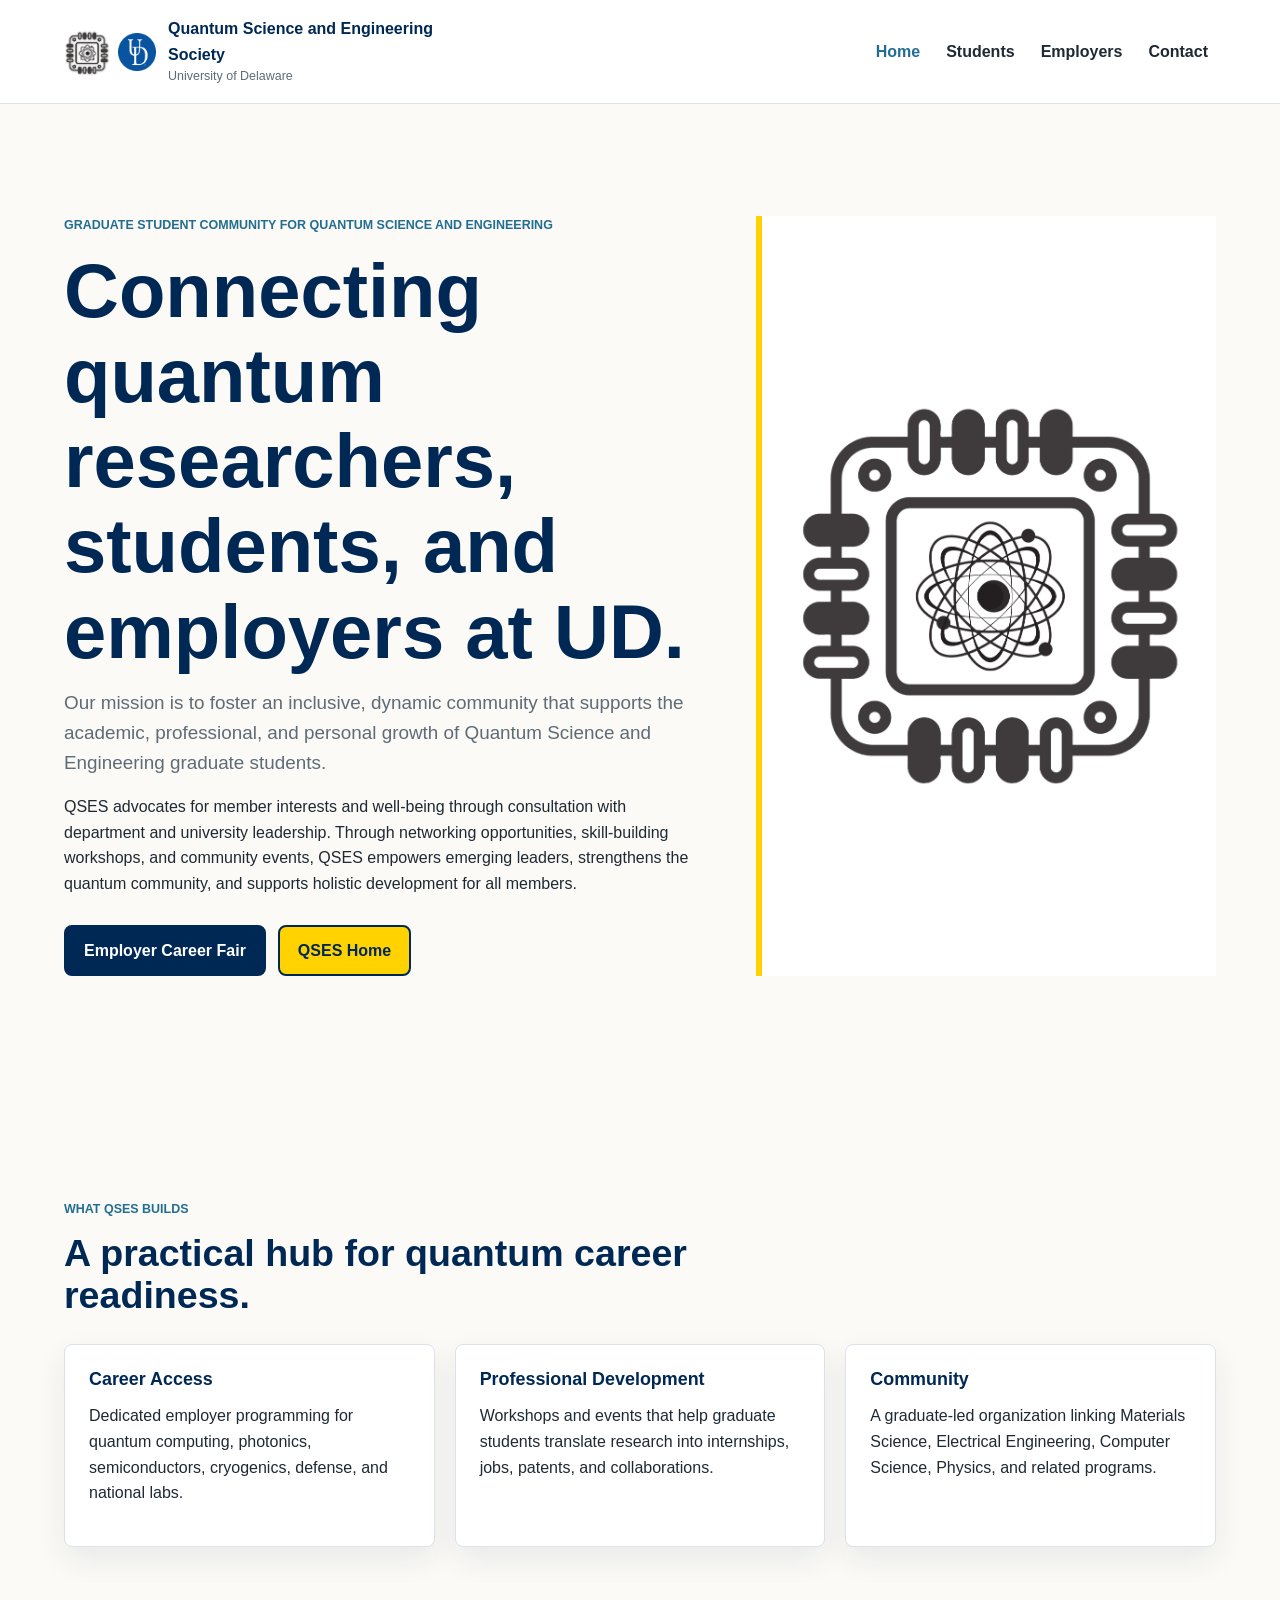
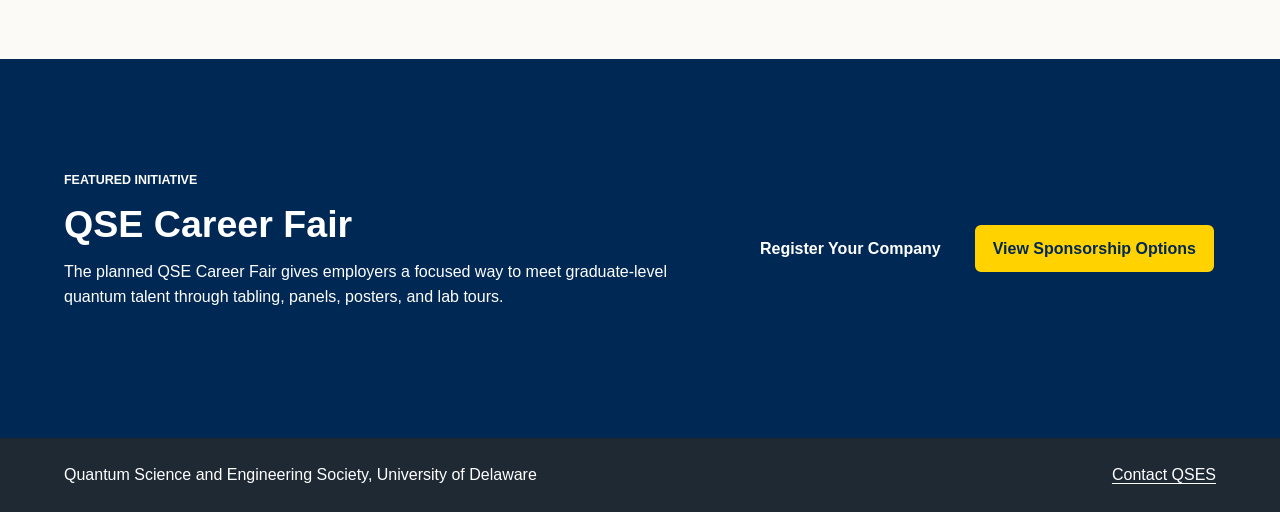
==== SiteA/site/index.html @ 1d219c8f "Initial QSES website scaffold" ====
<!doctype html>
<html lang="en">
  <head>
    <meta charset="utf-8">
    <meta name="viewport" content="width=device-width, initial-scale=1">
    <meta name="description" content="University of Delaware Quantum Science and Engineering Society: events, career fair, and graduate student community.">
    <title>QSES | University of Delaware</title>
    <link rel="stylesheet" href="assets/css/styles.css">
  </head>
  <body>
    <header class="site-header">
      <a class="brand" href="index.html" aria-label="QSES home">
        <span class="brand-logos">
          <img class="brand-logo" src="assets/images/No%20Words.png" alt="" aria-hidden="true">
          <img class="brand-logo ud-logo" src="assets/images/ud-monogram-2018.png" alt="" aria-hidden="true">
        </span>
        <span>
          <strong>Quantum Science and Engineering Society</strong>
          <small>University of Delaware</small>
        </span>
      </a>
      <button class="nav-toggle" type="button" aria-expanded="false" aria-controls="site-nav">Menu</button>
      <nav id="site-nav" class="site-nav" aria-label="Main navigation">
        <div class="nav-menu">
          <a href="index.html" aria-current="page">Home</a>
          <div class="dropdown">
            <a href="index.html" aria-current="page">Home</a>
            <a href="about/index.html">QSES Home</a>
            <a href="about/members/index.html">Members</a>
            <a href="about/events/index.html">Events</a>
            <a href="about/funding/index.html">Funding</a>
          </div>
        </div>
        <a href="students/index.html">Students</a>
        <div class="nav-menu">
          <a href="employers/index.html">Employers</a>
          <div class="dropdown">
            <a href="employers/index.html">Career Fair Overview</a>
            <a href="employers/index.html#packages">Sponsorship Options</a>
            <a href="employers/index.html#schedule">Schedule</a>
            <a href="employers/index.html#registration">Registration</a>
          </div>
        </div>
        <a href="contact/index.html">Contact</a>
      </nav>
    </header>

    <main>
      <section class="hero">
        <div class="hero-copy">
          <p class="eyebrow">Graduate student community for quantum science and engineering</p>
          <h1>Connecting quantum researchers, students, and employers at UD.</h1>
          <p class="lead">Our mission is to foster an inclusive, dynamic community that supports the academic, professional, and personal growth of Quantum Science and Engineering graduate students.</p>
          <p>QSES advocates for member interests and well-being through consultation with department and university leadership. Through networking opportunities, skill-building workshops, and community events, QSES empowers emerging leaders, strengthens the quantum community, and supports holistic development for all members.</p>
          <div class="cta-row">
            <a class="button primary" href="employers/index.html">Employer Career Fair</a>
            <a class="button secondary" href="about/index.html">QSES Home</a>
          </div>
        </div>
        <div class="hero-art" aria-hidden="true">
          <img src="assets/images/Transparent%20(1).png" alt="">
        </div>
      </section>

      <section class="section">
        <div class="section-heading">
          <p class="eyebrow">What QSES Builds</p>
          <h2>A practical hub for quantum career readiness.</h2>
        </div>
        <div class="card-grid three">
          <article class="card">
            <h3>Career Access</h3>
            <p>Dedicated employer programming for quantum computing, photonics, semiconductors, cryogenics, defense, and national labs.</p>
          </article>
          <article class="card">
            <h3>Professional Development</h3>
            <p>Workshops and events that help graduate students translate research into internships, jobs, patents, and collaborations.</p>
          </article>
          <article class="card">
            <h3>Community</h3>
            <p>A graduate-led organization linking Materials Science, Electrical Engineering, Computer Science, Physics, and related programs.</p>
          </article>
        </div>
      </section>

      <section class="section split-band">
        <div>
          <p class="eyebrow">Featured Initiative</p>
          <h2>QSE Career Fair</h2>
          <p>The planned QSE Career Fair gives employers a focused way to meet graduate-level quantum talent through tabling, panels, posters, and lab tours.</p>
        </div>
        <div class="cta-row align-end">
          <a class="button primary" href="employers/index.html">Register Your Company</a>
          <a class="button secondary" href="employers/index.html#packages">View Sponsorship Options</a>
        </div>
      </section>
    </main>

    <footer class="site-footer">
      <p>Quantum Science and Engineering Society, University of Delaware</p>
      <p><a href="contact/index.html">Contact QSES</a></p>
    </footer>

    <script src="assets/js/main.js"></script>
  </body>
</html>
---- SiteA/site/assets/css/styles.css ----
:root {
  --color-bg: #fbfaf6;
  --color-surface: #ffffff;
  --color-navy: #002855;
  --color-charcoal: #1f2933;
  --color-muted: #5f6b76;
  --color-yellow: #ffd200;
  --color-teal: #226e93;
  --color-border: #dbe2ea;
  --shadow-soft: 0 12px 30px rgba(0, 40, 85, 0.08);
  --radius: 8px;
  --space-page: clamp(20px, 5vw, 64px);
  font-family: Arial, Helvetica, sans-serif;
}

* {
  box-sizing: border-box;
}

body {
  margin: 0;
  background: var(--color-bg);
  color: var(--color-charcoal);
  line-height: 1.6;
}

a {
  color: var(--color-teal);
  text-underline-offset: 0.2em;
}

h1,
h2,
h3 {
  color: var(--color-navy);
  line-height: 1.12;
  margin: 0 0 14px;
  letter-spacing: 0;
}

h1 {
  font-size: clamp(2.25rem, 6vw, 4.75rem);
  max-width: 11ch;
}

h2 {
  font-size: clamp(1.55rem, 3vw, 2.35rem);
}

h3 {
  font-size: 1.12rem;
}

p {
  margin: 0 0 16px;
}

.site-header {
  align-items: center;
  background: rgba(255, 255, 255, 0.94);
  border-bottom: 1px solid var(--color-border);
  display: flex;
  gap: 24px;
  justify-content: space-between;
  padding: 16px var(--space-page);
  position: sticky;
  top: 0;
  z-index: 10;
}

.brand {
  align-items: center;
  color: var(--color-navy);
  display: inline-flex;
  gap: 12px;
  text-decoration: none;
}

.brand-logos {
  align-items: center;
  display: inline-flex;
  gap: 8px;
}

.brand-logo {
  display: block;
  height: 46px;
  object-fit: contain;
  width: auto;
}

.brand-logo.ud-logo {
  height: 38px;
}

.brand strong {
  display: block;
  max-width: 320px;
}

.brand small {
  color: var(--color-muted);
  display: block;
  font-size: 0.78rem;
}

.site-nav {
  align-items: center;
  display: flex;
  gap: 10px;
}

.site-nav a,
.nav-menu > a {
  background: transparent;
  border: 0;
  color: var(--color-charcoal);
  font: inherit;
  font-weight: 700;
  padding: 10px 8px;
  text-decoration: none;
}

.site-nav a[aria-current="page"],
.nav-menu > a[aria-current="page"] {
  color: var(--color-teal);
}

.nav-menu {
  position: relative;
}

.dropdown {
  background: var(--color-surface);
  border: 1px solid var(--color-border);
  border-radius: var(--radius);
  box-shadow: var(--shadow-soft);
  display: none;
  min-width: 220px;
  padding: 8px;
  position: absolute;
  right: 0;
  top: 100%;
  z-index: 20;
}

.nav-menu::after {
  content: "";
  display: none;
  height: 12px;
  left: 0;
  position: absolute;
  right: 0;
  top: 100%;
}

.dropdown a {
  border-radius: 6px;
  display: block;
  padding: 10px 12px;
}

.dropdown a:hover,
.dropdown a:focus {
  background: rgba(255, 210, 0, 0.18);
}

.nav-menu:hover .dropdown,
.nav-menu:focus-within .dropdown,
.nav-menu:hover::after,
.nav-menu:focus-within::after {
  display: block;
}

.nav-toggle {
  background: var(--color-navy);
  border: 0;
  border-radius: var(--radius);
  color: #fff;
  display: none;
  font-weight: 700;
  padding: 10px 14px;
}

.hero,
.page-title,
.section {
  padding: clamp(56px, 9vw, 112px) var(--space-page);
}

.hero {
  align-items: stretch;
  display: grid;
  gap: clamp(24px, 5vw, 56px);
  grid-template-columns: minmax(0, 1fr) minmax(240px, 460px);
}

.hero h1 {
  max-width: 760px;
}

.hero-copy {
  align-self: center;
  max-width: 820px;
}

.employer-hero {
  background: var(--color-surface);
}

.lead {
  color: var(--color-muted);
  font-size: 1.18rem;
  max-width: 720px;
}

.eyebrow {
  color: var(--color-teal);
  font-size: 0.78rem;
  font-weight: 800;
  letter-spacing: 0;
  margin-bottom: 12px;
  text-transform: uppercase;
}

.cta-row {
  display: flex;
  flex-wrap: wrap;
  gap: 12px;
  margin-top: 28px;
}

.cta-row.align-end {
  align-items: center;
  justify-content: flex-end;
  margin-top: 0;
}

.cta-row.center {
  justify-content: center;
}

.button {
  align-items: center;
  border: 2px solid var(--color-navy);
  border-radius: var(--radius);
  display: inline-flex;
  font-weight: 800;
  justify-content: center;
  min-height: 46px;
  padding: 11px 18px;
  text-decoration: none;
}

.button.primary {
  background: var(--color-navy);
  color: #fff;
}

.button.secondary {
  background: var(--color-yellow);
  color: var(--color-navy);
}

.hero-panel,
.card {
  background: var(--color-surface);
  border: 1px solid var(--color-border);
  border-radius: var(--radius);
  box-shadow: var(--shadow-soft);
}

.hero-art {
  align-items: center;
  background: var(--color-surface);
  border-left: 6px solid var(--color-yellow);
  display: flex;
  justify-content: center;
  min-height: 420px;
  padding: 32px;
}

.hero-art img {
  display: block;
  max-height: 420px;
  max-width: 100%;
  object-fit: contain;
}

.hero-panel {
  padding: 28px;
}

.panel-logo {
  display: block;
  margin-bottom: 22px;
  max-width: 210px;
  width: 100%;
}

.panel-label {
  color: var(--color-navy);
  font-weight: 800;
  margin-bottom: 18px;
}

.section-heading {
  margin-bottom: 28px;
  max-width: 760px;
}

.section-nav {
  display: flex;
  flex-wrap: wrap;
  gap: 10px;
  margin-top: 26px;
}

.section-nav a {
  background: var(--color-surface);
  border: 1px solid var(--color-border);
  border-radius: var(--radius);
  color: var(--color-navy);
  font-weight: 800;
  padding: 10px 14px;
  text-decoration: none;
}

.section-nav a[aria-current="page"] {
  background: var(--color-yellow);
  border-color: var(--color-navy);
}

.card-grid {
  display: grid;
  gap: 20px;
}

.card-grid.two {
  grid-template-columns: repeat(2, minmax(0, 1fr));
}

.card-grid.three {
  grid-template-columns: repeat(3, minmax(0, 1fr));
}

.card {
  padding: 24px;
}

.member-card {
  display: grid;
  gap: 18px;
  grid-template-columns: 128px minmax(0, 1fr);
}

.member-photo {
  aspect-ratio: 1;
  background: var(--color-bg);
  border: 1px solid var(--color-border);
  border-radius: var(--radius);
  height: 128px;
  object-fit: cover;
  width: 128px;
}

.member-role {
  color: var(--color-teal);
  font-weight: 800;
  margin-bottom: 10px;
}

.note {
  background: rgba(255, 210, 0, 0.18);
  border: 1px solid rgba(0, 40, 85, 0.15);
  border-radius: var(--radius);
  padding: 18px 20px;
}

.card h2 {
  font-size: 1.35rem;
}

.split-band {
  align-items: center;
  background: var(--color-navy);
  color: #fff;
  display: grid;
  gap: 24px;
  grid-template-columns: minmax(0, 1fr) auto;
}

.split-band h2,
.split-band .eyebrow {
  color: #fff;
}

.split-band p {
  max-width: 680px;
}

.event-meta,
.stat-list {
  display: grid;
  gap: 14px;
  margin: 28px 0 0;
}

.event-meta {
  grid-template-columns: repeat(3, minmax(0, 1fr));
}

.event-meta div,
.stat-list div {
  background: rgba(255, 210, 0, 0.16);
  border: 1px solid rgba(0, 40, 85, 0.12);
  border-radius: var(--radius);
  padding: 16px;
}

.event-meta dt,
.stat-list dt {
  color: var(--color-navy);
  font-size: 2rem;
  font-weight: 900;
}

.event-meta dt {
  font-size: 0.82rem;
  text-transform: uppercase;
}

.event-meta dd,
.stat-list dd {
  color: var(--color-muted);
  margin: 0;
}

.stat-list {
  grid-template-columns: repeat(4, minmax(0, 1fr));
}

.stat-list.compact {
  grid-template-columns: 1fr;
}

.check-list,
.package ul {
  margin: 0;
  padding-left: 20px;
}

.check-list li,
.package li {
  margin-bottom: 10px;
}

.package-price {
  color: var(--color-teal);
  font-size: 2rem;
  font-weight: 900;
  margin-bottom: 8px;
}

.package.featured {
  border-color: var(--color-yellow);
  outline: 3px solid rgba(255, 210, 0, 0.25);
}

.timeline {
  display: grid;
  gap: 12px;
  list-style: none;
  margin: 0;
  padding: 0;
}

.timeline li {
  align-items: center;
  background: var(--color-surface);
  border: 1px solid var(--color-border);
  border-radius: var(--radius);
  display: grid;
  gap: 12px;
  grid-template-columns: 140px minmax(0, 1fr) 180px;
  padding: 16px 18px;
}

.timeline time {
  color: var(--color-navy);
  font-weight: 900;
}

.timeline strong {
  color: var(--color-muted);
  font-size: 0.92rem;
}

.steps {
  counter-reset: steps;
  display: grid;
  gap: 18px;
  grid-template-columns: repeat(3, minmax(0, 1fr));
}

.steps article {
  background: var(--color-surface);
  border: 1px solid var(--color-border);
  border-radius: var(--radius);
  padding: 24px;
}

.steps span {
  align-items: center;
  background: var(--color-yellow);
  border-radius: 50%;
  color: var(--color-navy);
  display: inline-flex;
  font-weight: 900;
  height: 34px;
  justify-content: center;
  margin-bottom: 16px;
  width: 34px;
}

.faq-list {
  display: grid;
  gap: 12px;
}

details {
  background: var(--color-surface);
  border: 1px solid var(--color-border);
  border-radius: var(--radius);
  padding: 18px 20px;
}

summary {
  color: var(--color-navy);
  cursor: pointer;
  font-weight: 800;
}

details p {
  margin-top: 12px;
}

.final-cta {
  background: var(--color-surface);
  text-align: center;
}

.final-cta h2 {
  margin-left: auto;
  margin-right: auto;
  max-width: 720px;
}

.site-footer {
  align-items: center;
  background: var(--color-charcoal);
  color: #fff;
  display: flex;
  gap: 20px;
  justify-content: space-between;
  padding: 24px var(--space-page);
}

.site-footer p {
  margin: 0;
}

.site-footer a {
  color: #fff;
}

@media (max-width: 900px) {
  .hero,
  .split-band {
    grid-template-columns: 1fr;
  }

  .card-grid.two,
  .card-grid.three,
  .event-meta,
  .stat-list,
  .steps {
    grid-template-columns: 1fr;
  }

  .cta-row.align-end {
    justify-content: flex-start;
  }
}

@media (max-width: 720px) {
  .nav-toggle {
    display: inline-flex;
  }

  .site-header {
    align-items: flex-start;
    flex-wrap: wrap;
  }

  .site-nav {
    display: none;
    flex-basis: 100%;
    flex-direction: column;
    align-items: stretch;
  }

  .site-nav.is-open {
    display: flex;
  }

  .site-nav a,
  .nav-menu > a {
    border-top: 1px solid var(--color-border);
    padding: 10px 0;
    text-align: left;
    width: 100%;
  }

  .dropdown {
    border: 0;
    box-shadow: none;
    display: block;
    min-width: 0;
    padding: 0 0 0 14px;
    position: static;
  }

  .dropdown a {
    border-top: 1px solid var(--color-border);
  }

  .timeline li {
    align-items: start;
    grid-template-columns: 1fr;
  }

  .site-footer {
    align-items: flex-start;
    flex-direction: column;
  }

  .member-card {
    grid-template-columns: 1fr;
  }
}
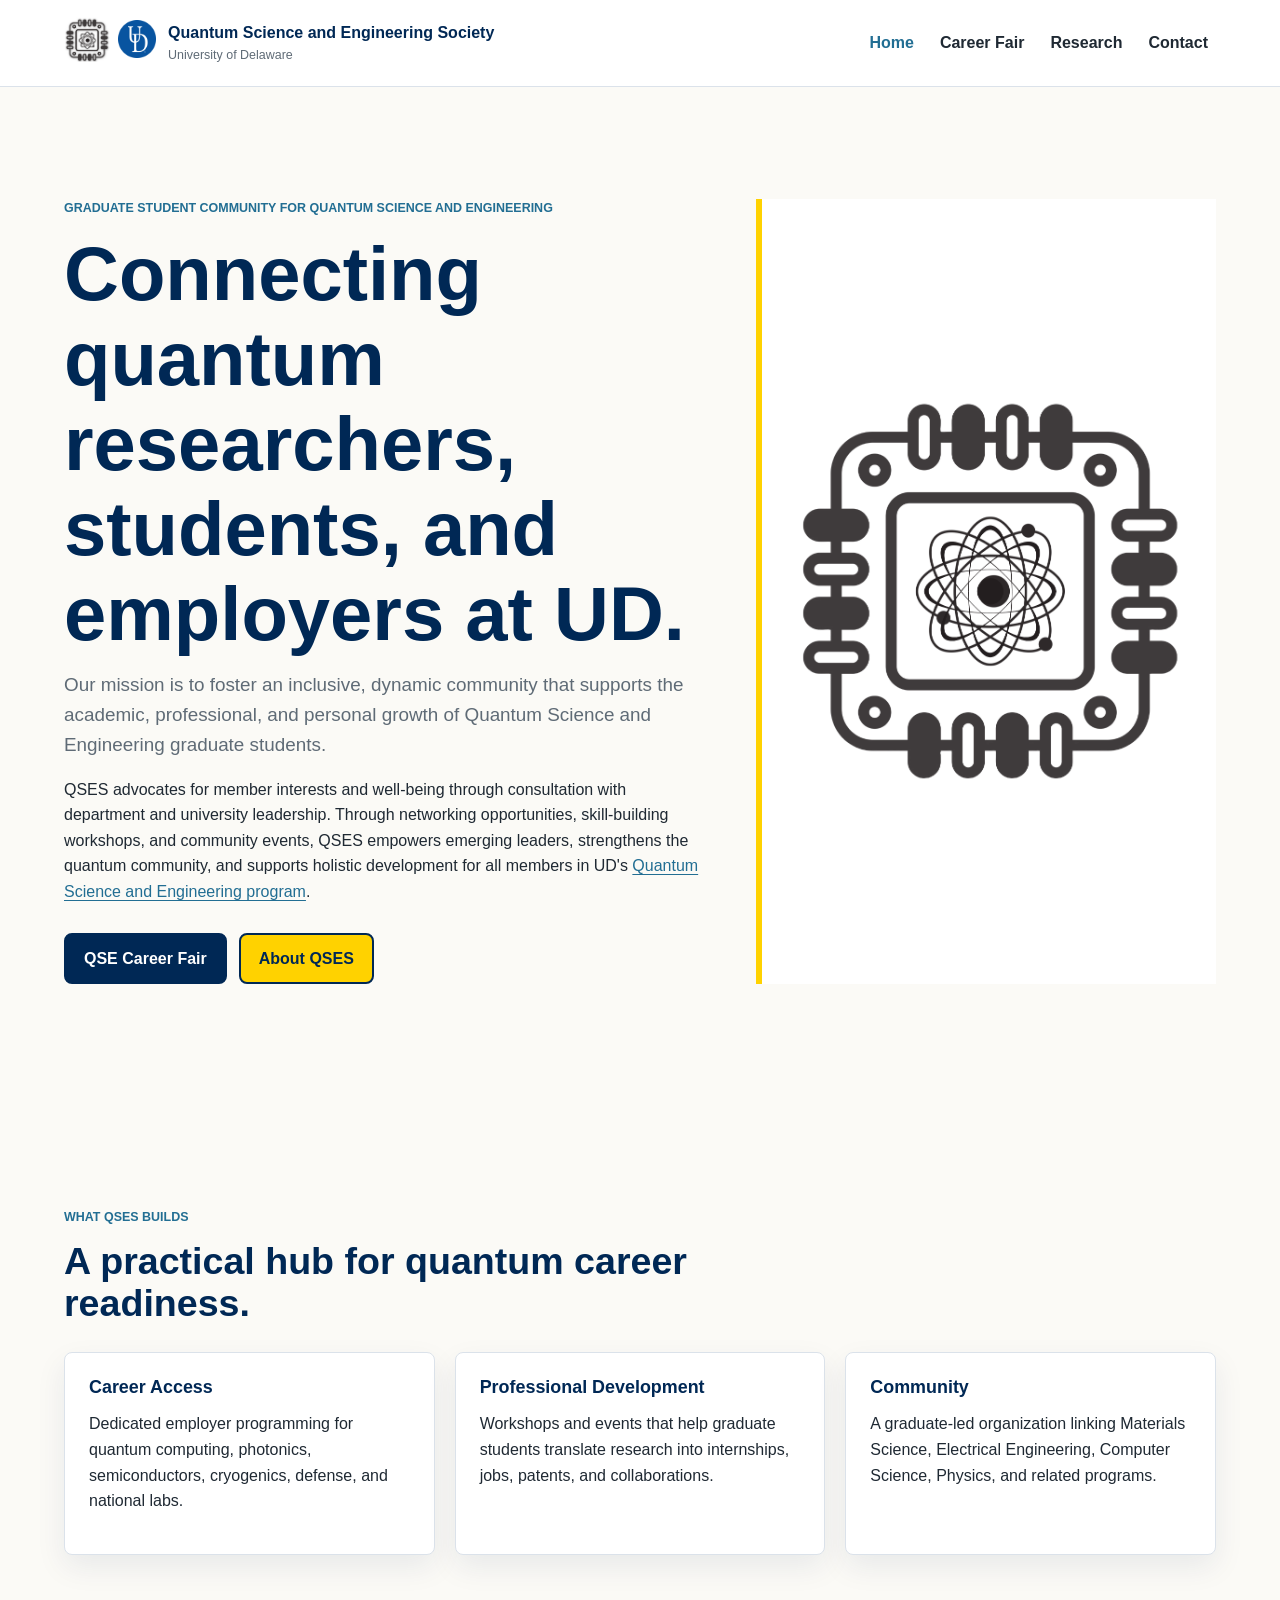
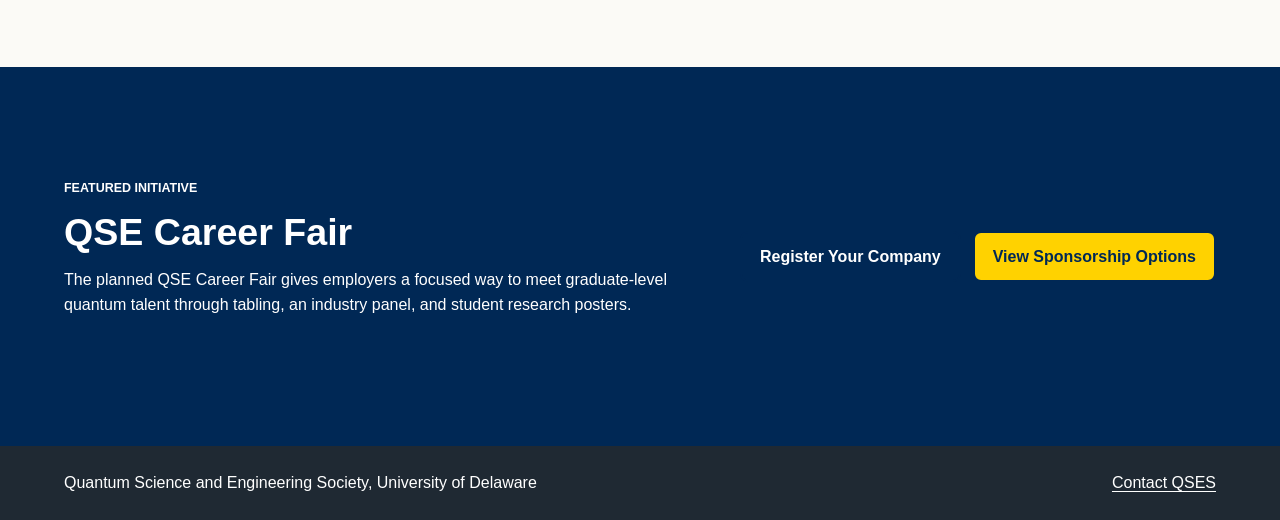
==== commit 696f28ca: "Updated career fair specifics and made some asthetic changes" ====
--- a/SiteA/site/index.html
+++ b/SiteA/site/index.html
@@ -9,38 +9,39 @@
   </head>
   <body>
     <header class="site-header">
-      <a class="brand" href="index.html" aria-label="QSES home">
-        <span class="brand-logos">
+      <div class="brand">
+        <a class="brand-home" href="index.html" aria-label="QSES home"><span class="brand-logos">
           <img class="brand-logo" src="assets/images/No%20Words.png" alt="" aria-hidden="true">
           <img class="brand-logo ud-logo" src="assets/images/ud-monogram-2018.png" alt="" aria-hidden="true">
+        </span></a>
+        <span class="brand-text">
+          <a class="brand-name" href="index.html"><strong><span>Quantum Science and Engineering Society</span></strong></a>
+          <small><a href="https://www.udel.edu/">University of Delaware</a></small>
         </span>
-        <span>
-          <strong>Quantum Science and Engineering Society</strong>
-          <small>University of Delaware</small>
-        </span>
-      </a>
+      </div>
       <button class="nav-toggle" type="button" aria-expanded="false" aria-controls="site-nav">Menu</button>
       <nav id="site-nav" class="site-nav" aria-label="Main navigation">
         <div class="nav-menu">
           <a href="index.html" aria-current="page">Home</a>
           <div class="dropdown">
             <a href="index.html" aria-current="page">Home</a>
-            <a href="about/index.html">QSES Home</a>
+            <a href="about/index.html">About</a>
             <a href="about/members/index.html">Members</a>
             <a href="about/events/index.html">Events</a>
             <a href="about/funding/index.html">Funding</a>
           </div>
         </div>
-        <a href="students/index.html">Students</a>
         <div class="nav-menu">
-          <a href="employers/index.html">Employers</a>
+          <a href="CareerFair/index.html">Career Fair</a>
           <div class="dropdown">
-            <a href="employers/index.html">Career Fair Overview</a>
-            <a href="employers/index.html#packages">Sponsorship Options</a>
-            <a href="employers/index.html#schedule">Schedule</a>
-            <a href="employers/index.html#registration">Registration</a>
+            <a href="CareerFair/index.html">Career Fair Overview</a>
+            <a href="CareerFair/index.html#students">Student Registration</a>
+            <a href="CareerFair/index.html#packages">Sponsorship Options</a>
+            <a href="CareerFair/index.html#schedule">Schedule</a>
+            <a href="CareerFair/index.html#registration">Registration</a>
           </div>
         </div>
+        <a href="research/index.html">Research</a>
         <a href="contact/index.html">Contact</a>
       </nav>
     </header>
@@ -51,10 +52,10 @@
           <p class="eyebrow">Graduate student community for quantum science and engineering</p>
           <h1>Connecting quantum researchers, students, and employers at UD.</h1>
           <p class="lead">Our mission is to foster an inclusive, dynamic community that supports the academic, professional, and personal growth of Quantum Science and Engineering graduate students.</p>
-          <p>QSES advocates for member interests and well-being through consultation with department and university leadership. Through networking opportunities, skill-building workshops, and community events, QSES empowers emerging leaders, strengthens the quantum community, and supports holistic development for all members.</p>
+          <p>QSES advocates for member interests and well-being through consultation with department and university leadership. Through networking opportunities, skill-building workshops, and community events, QSES empowers emerging leaders, strengthens the quantum community, and supports holistic development for all members in UD's <a href="https://www.udel.edu/academics/colleges/grad/prospective-students/programs/interdisciplinary/quantum-science-engineering/">Quantum Science and Engineering program</a>.</p>
           <div class="cta-row">
-            <a class="button primary" href="employers/index.html">Employer Career Fair</a>
-            <a class="button secondary" href="about/index.html">QSES Home</a>
+            <a class="button primary" href="CareerFair/index.html">QSE Career Fair</a>
+            <a class="button secondary" href="about/index.html">About QSES</a>
           </div>
         </div>
         <div class="hero-art" aria-hidden="true">
@@ -87,11 +88,11 @@
         <div>
           <p class="eyebrow">Featured Initiative</p>
           <h2>QSE Career Fair</h2>
-          <p>The planned QSE Career Fair gives employers a focused way to meet graduate-level quantum talent through tabling, panels, posters, and lab tours.</p>
+          <p>The planned QSE Career Fair gives employers a focused way to meet graduate-level quantum talent through tabling, an industry panel, and student research posters.</p>
         </div>
         <div class="cta-row align-end">
-          <a class="button primary" href="employers/index.html">Register Your Company</a>
-          <a class="button secondary" href="employers/index.html#packages">View Sponsorship Options</a>
+          <a class="button primary" href="CareerFair/index.html">Register Your Company</a>
+          <a class="button secondary" href="CareerFair/index.html#packages">View Sponsorship Options</a>
         </div>
       </section>
     </main>
--- a/SiteA/site/assets/css/styles.css
+++ b/SiteA/site/assets/css/styles.css
@@ -93,15 +93,40 @@
   height: 38px;
 }
 
+.brand-text {
+  min-width: 0;
+}
+
 .brand strong {
   display: block;
-  max-width: 320px;
+  max-width: 360px;
+}
+
+.brand strong span {
+  display: block;
+  white-space: nowrap;
 }
 
 .brand small {
   color: var(--color-muted);
   display: block;
   font-size: 0.78rem;
+}
+
+.brand small a {
+  color: inherit;
+  text-decoration: none;
+}
+
+.brand-home,
+.brand-name {
+  color: inherit;
+  text-decoration: none;
+}
+
+.brand small a:hover,
+.brand small a:focus {
+  text-decoration: underline;
 }
 
 .site-nav {
@@ -262,6 +287,11 @@
   color: var(--color-navy);
 }
 
+.button.tertiary {
+  background: var(--color-surface);
+  color: var(--color-navy);
+}
+
 .hero-panel,
 .card {
   background: var(--color-surface);
@@ -291,6 +321,20 @@
   padding: 28px;
 }
 
+.employer-hero .hero-panel {
+  text-align: center;
+}
+
+.employer-hero .panel-logo {
+  margin-left: auto;
+  margin-right: auto;
+}
+
+.employer-hero .check-list {
+  display: inline-block;
+  text-align: left;
+}
+
 .panel-logo {
   display: block;
   margin-bottom: 22px;
@@ -344,6 +388,19 @@
   grid-template-columns: repeat(3, minmax(0, 1fr));
 }
 
+.career-summary {
+  padding-bottom: clamp(28px, 4vw, 48px);
+  padding-top: clamp(36px, 5vw, 64px);
+}
+
+.career-summary + .career-summary {
+  padding-top: 12px;
+}
+
+.card-grid.four {
+  grid-template-columns: repeat(4, minmax(0, 1fr));
+}
+
 .card {
   padding: 24px;
 }
@@ -438,6 +495,10 @@
 
 .stat-list {
   grid-template-columns: repeat(4, minmax(0, 1fr));
+}
+
+.stat-list-clean {
+  grid-template-columns: repeat(2, minmax(0, 280px));
 }
 
 .stat-list.compact {
@@ -465,6 +526,30 @@
 .package.featured {
   border-color: var(--color-yellow);
   outline: 3px solid rgba(255, 210, 0, 0.25);
+}
+
+.package-note {
+  margin-top: 20px;
+}
+
+.sponsorship-heading {
+  margin-top: 64px;
+}
+
+.signup-card .button[aria-disabled="true"] {
+  cursor: not-allowed;
+  opacity: 0.72;
+}
+
+.student-registration,
+.student-registration .section-heading,
+.signup-card {
+  text-align: center;
+}
+
+.student-registration .section-heading {
+  margin-left: auto;
+  margin-right: auto;
 }
 
 .timeline {
@@ -582,6 +667,7 @@
 
   .card-grid.two,
   .card-grid.three,
+  .card-grid.four,
   .event-meta,
   .stat-list,
   .steps {
@@ -601,6 +687,26 @@
   .site-header {
     align-items: flex-start;
     flex-wrap: wrap;
+  }
+
+  .brand-logo {
+    height: 36px;
+  }
+
+  .brand-logo.ud-logo {
+    height: 30px;
+  }
+
+  .brand {
+    gap: 8px;
+  }
+
+  .brand-logos {
+    gap: 5px;
+  }
+
+  .brand strong {
+    font-size: 0.84rem;
   }
 
   .site-nav {
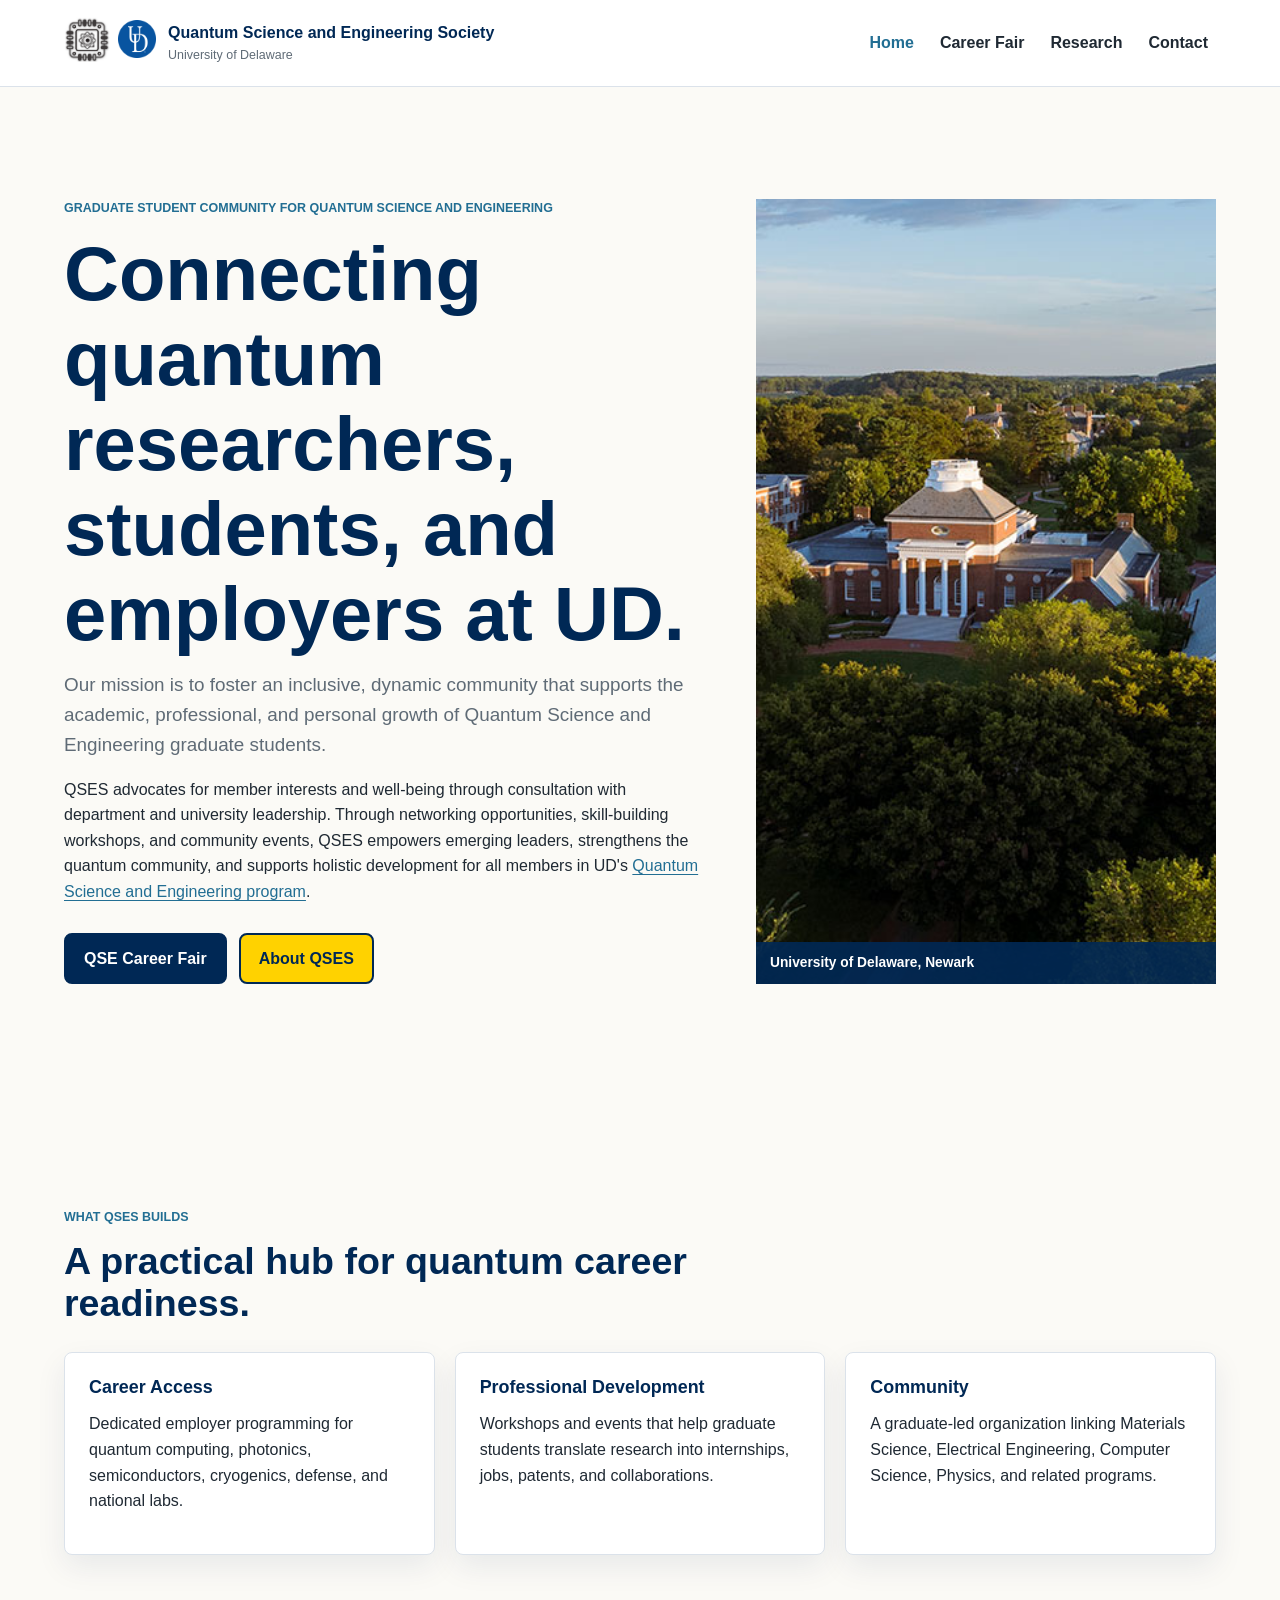
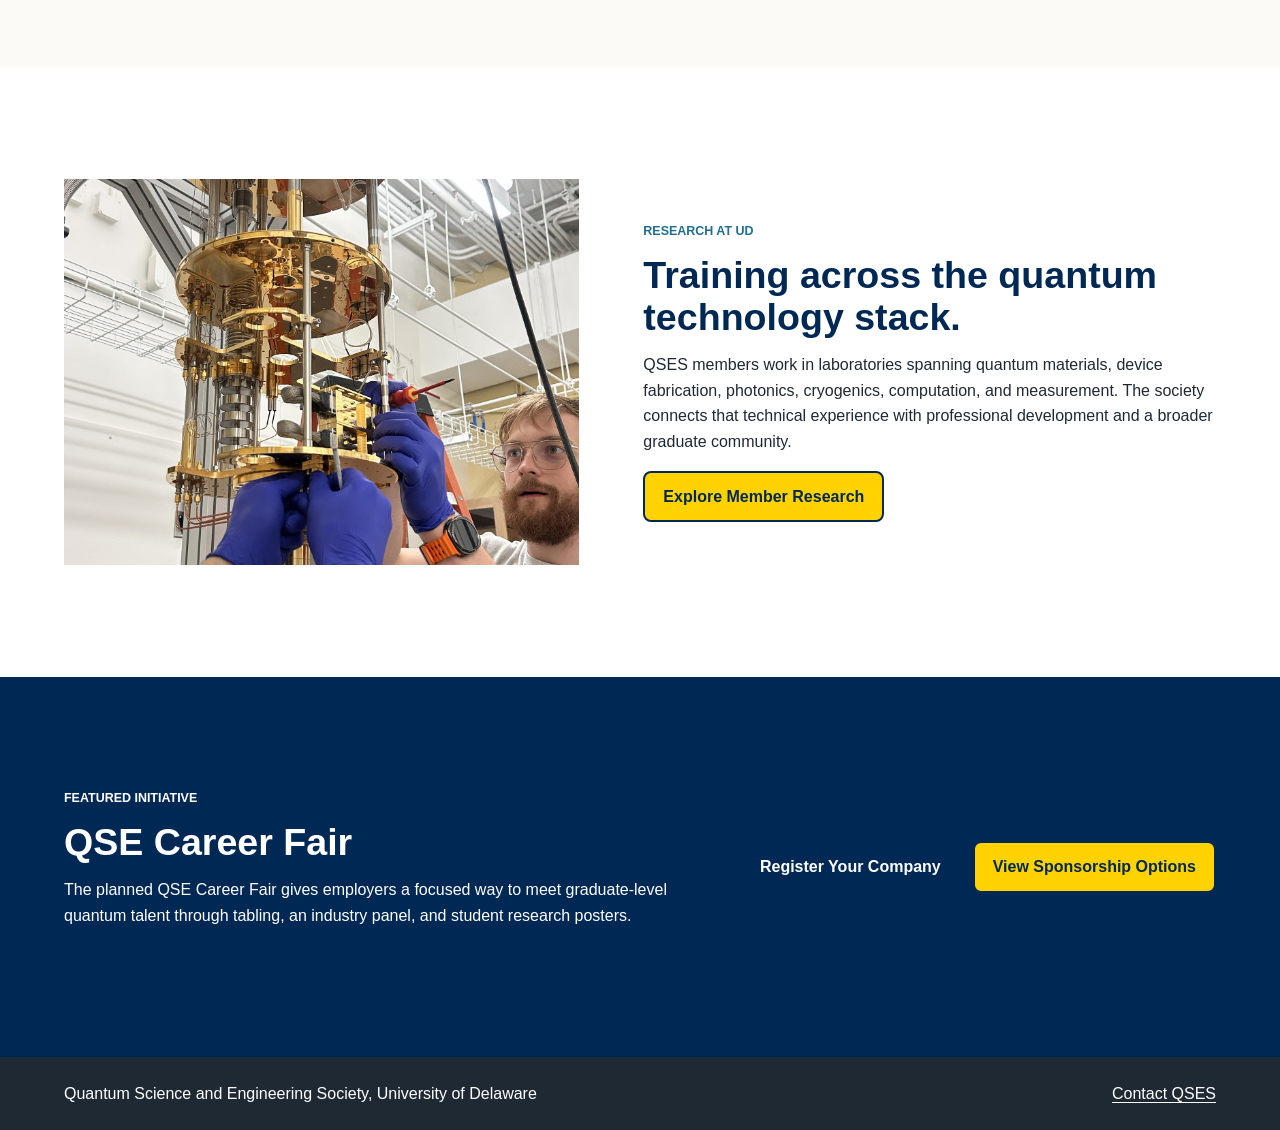
==== commit 1def770c: "Added more images to liven up the site, updated member information, and updated the contact page" ====
--- a/SiteA/site/index.html
+++ b/SiteA/site/index.html
@@ -11,7 +11,7 @@
     <header class="site-header">
       <div class="brand">
         <a class="brand-home" href="index.html" aria-label="QSES home"><span class="brand-logos">
-          <img class="brand-logo" src="assets/images/No%20Words.png" alt="" aria-hidden="true">
+          <img class="brand-logo" src="assets/images/logo_nowords.png" alt="" aria-hidden="true">
           <img class="brand-logo ud-logo" src="assets/images/ud-monogram-2018.png" alt="" aria-hidden="true">
         </span></a>
         <span class="brand-text">
@@ -32,13 +32,13 @@
           </div>
         </div>
         <div class="nav-menu">
-          <a href="CareerFair/index.html">Career Fair</a>
+          <a href="career-fair/index.html">Career Fair</a>
           <div class="dropdown">
-            <a href="CareerFair/index.html">Career Fair Overview</a>
-            <a href="CareerFair/index.html#students">Student Registration</a>
-            <a href="CareerFair/index.html#packages">Sponsorship Options</a>
-            <a href="CareerFair/index.html#schedule">Schedule</a>
-            <a href="CareerFair/index.html#registration">Registration</a>
+            <a href="career-fair/index.html">Career Fair Overview</a>
+            <a href="career-fair/index.html#packages">Sponsorship Options</a>
+            <a href="career-fair/index.html#schedule">Schedule</a>
+            <a href="career-fair/index.html#registration">Employer Registration</a>
+            <a href="career-fair/index.html#students">Student Registration</a>
           </div>
         </div>
         <a href="research/index.html">Research</a>
@@ -54,13 +54,14 @@
           <p class="lead">Our mission is to foster an inclusive, dynamic community that supports the academic, professional, and personal growth of Quantum Science and Engineering graduate students.</p>
           <p>QSES advocates for member interests and well-being through consultation with department and university leadership. Through networking opportunities, skill-building workshops, and community events, QSES empowers emerging leaders, strengthens the quantum community, and supports holistic development for all members in UD's <a href="https://www.udel.edu/academics/colleges/grad/prospective-students/programs/interdisciplinary/quantum-science-engineering/">Quantum Science and Engineering program</a>.</p>
           <div class="cta-row">
-            <a class="button primary" href="CareerFair/index.html">QSE Career Fair</a>
+            <a class="button primary" href="career-fair/index.html">QSE Career Fair</a>
             <a class="button secondary" href="about/index.html">About QSES</a>
           </div>
         </div>
-        <div class="hero-art" aria-hidden="true">
-          <img src="assets/images/Transparent%20(1).png" alt="">
-        </div>
+        <figure class="hero-photo">
+          <img src="assets/images/ud-campus.jpg" alt="Aerial view of the University of Delaware campus">
+          <figcaption>University of Delaware, Newark</figcaption>
+        </figure>
       </section>
 
       <section class="section">
@@ -84,6 +85,18 @@
         </div>
       </section>
 
+      <section class="section image-feature">
+        <figure class="feature-photo">
+          <img src="assets/images/ud-brandon-dilfridge.jpeg" alt="A University of Delaware researcher working on a dilution refrigerator">
+        </figure>
+        <div class="feature-copy">
+          <p class="eyebrow">Research At UD</p>
+          <h2>Training across the quantum technology stack.</h2>
+          <p>QSES members work in laboratories spanning quantum materials, device fabrication, photonics, cryogenics, computation, and measurement. The society connects that technical experience with professional development and a broader graduate community.</p>
+          <a class="button secondary" href="research/index.html">Explore Member Research</a>
+        </div>
+      </section>
+
       <section class="section split-band">
         <div>
           <p class="eyebrow">Featured Initiative</p>
@@ -91,8 +104,8 @@
           <p>The planned QSE Career Fair gives employers a focused way to meet graduate-level quantum talent through tabling, an industry panel, and student research posters.</p>
         </div>
         <div class="cta-row align-end">
-          <a class="button primary" href="CareerFair/index.html">Register Your Company</a>
-          <a class="button secondary" href="CareerFair/index.html#packages">View Sponsorship Options</a>
+          <a class="button primary" href="career-fair/index.html">Register Your Company</a>
+          <a class="button secondary" href="career-fair/index.html#packages">View Sponsorship Options</a>
         </div>
       </section>
     </main>
--- a/SiteA/site/assets/css/styles.css
+++ b/SiteA/site/assets/css/styles.css
@@ -317,6 +317,233 @@
   object-fit: contain;
 }
 
+.hero-photo,
+.feature-photo,
+.research-photo,
+.slide {
+  margin: 0;
+}
+
+.hero-photo {
+  align-self: stretch;
+  min-height: 420px;
+  overflow: hidden;
+  position: relative;
+}
+
+.hero-photo img {
+  height: 100%;
+  object-fit: cover;
+  width: 100%;
+}
+
+.hero-photo figcaption,
+.research-photo figcaption,
+.slide figcaption {
+  background: rgba(0, 40, 85, 0.9);
+  bottom: 0;
+  color: #fff;
+  font-size: 0.86rem;
+  font-weight: 700;
+  left: 0;
+  padding: 10px 14px;
+  position: absolute;
+  right: 0;
+}
+
+.image-feature {
+  align-items: center;
+  background: var(--color-surface);
+  display: grid;
+  gap: clamp(28px, 5vw, 64px);
+  grid-template-columns: minmax(280px, 0.9fr) minmax(0, 1fr);
+}
+
+.feature-photo {
+  aspect-ratio: 4 / 3;
+  max-height: 620px;
+  overflow: hidden;
+}
+
+.feature-photo img {
+  height: 100%;
+  object-fit: cover;
+  object-position: center 42%;
+  width: 100%;
+}
+
+.feature-copy {
+  max-width: 650px;
+}
+
+.research-gallery-section {
+  background: var(--color-surface);
+}
+
+.research-gallery {
+  display: grid;
+  gap: 16px;
+  grid-template-columns: minmax(240px, 0.8fr) repeat(2, minmax(0, 1fr));
+  grid-template-rows: repeat(2, minmax(210px, 28vw));
+}
+
+.research-photo {
+  min-height: 0;
+  overflow: hidden;
+  position: relative;
+}
+
+.research-photo-tall {
+  grid-row: 1 / 3;
+}
+
+.research-photo:nth-child(2) {
+  grid-column: 2 / 4;
+}
+
+.research-photo img {
+  height: 100%;
+  object-fit: cover;
+  width: 100%;
+}
+
+.research-photo-tall img {
+  object-position: center 38%;
+}
+
+.club-gallery-section {
+  background: var(--color-surface);
+}
+
+.monthly-section {
+  background: var(--color-surface);
+}
+
+.monthly-viewer {
+  background: var(--color-charcoal);
+  min-height: 720px;
+}
+
+.monthly-viewer object {
+  border: 0;
+  display: block;
+  height: 78vh;
+  min-height: 720px;
+  width: 100%;
+}
+
+.monthly-viewer object p {
+  background: var(--color-surface);
+  margin: 0;
+  padding: 24px;
+}
+
+.monthly-latest-link {
+  margin: 18px 0 0;
+}
+
+.monthly-archive {
+  border-top: 1px solid var(--color-border);
+  margin-top: 40px;
+  padding-top: 28px;
+}
+
+.monthly-archive ul {
+  display: grid;
+  gap: 10px;
+  grid-template-columns: repeat(4, minmax(0, 1fr));
+  list-style: none;
+  margin: 0;
+  padding: 0;
+}
+
+.monthly-archive a {
+  background: var(--color-bg);
+  border: 1px solid var(--color-border);
+  border-radius: var(--radius);
+  color: var(--color-navy);
+  display: block;
+  font-weight: 800;
+  padding: 14px 16px;
+  text-decoration: none;
+}
+
+.monthly-archive a:hover,
+.monthly-archive a:focus-visible {
+  border-color: var(--color-navy);
+}
+
+.slideshow {
+  margin: 0 auto;
+  max-width: 1100px;
+}
+
+.slideshow-stage {
+  aspect-ratio: 16 / 9;
+  background: var(--color-charcoal);
+  overflow: hidden;
+  position: relative;
+}
+
+.slide {
+  height: 100%;
+  position: relative;
+  width: 100%;
+}
+
+.slide[hidden] {
+  display: none;
+}
+
+.slide img {
+  height: 100%;
+  object-fit: cover;
+  width: 100%;
+}
+
+.slide img.slide-contain {
+  object-fit: contain;
+}
+
+.slide img.slide-table-photo {
+  object-fit: contain;
+}
+
+.slideshow-controls {
+  align-items: center;
+  display: flex;
+  gap: 16px;
+  justify-content: center;
+  padding-top: 16px;
+}
+
+.slideshow-button {
+  align-items: center;
+  background: var(--color-navy);
+  border: 0;
+  border-radius: var(--radius);
+  color: #fff;
+  cursor: pointer;
+  display: inline-flex;
+  font-size: 1.25rem;
+  height: 44px;
+  justify-content: center;
+  width: 44px;
+}
+
+.slideshow-button:hover,
+.slideshow-button:focus-visible {
+  background: var(--color-teal);
+}
+
+.slideshow-status {
+  color: var(--color-muted);
+  font-weight: 800;
+  margin: 0;
+  min-width: 56px;
+  text-align: center;
+}
+
 .hero-panel {
   padding: 28px;
 }
@@ -375,6 +602,33 @@
   border-color: var(--color-navy);
 }
 
+.about-title {
+  align-items: center;
+  display: grid;
+  gap: clamp(28px, 6vw, 72px);
+  grid-template-columns: minmax(0, 1fr) minmax(240px, 420px);
+}
+
+.about-title h1 {
+  max-width: 760px;
+}
+
+.about-logo {
+  align-items: center;
+  border-left: 6px solid var(--color-yellow);
+  display: flex;
+  justify-content: center;
+  min-height: 360px;
+  padding: 28px;
+}
+
+.about-logo img {
+  display: block;
+  max-height: 380px;
+  max-width: 100%;
+  object-fit: contain;
+}
+
 .card-grid {
   display: grid;
   gap: 20px;
@@ -425,6 +679,104 @@
   color: var(--color-teal);
   font-weight: 800;
   margin-bottom: 10px;
+}
+
+.member-links {
+  display: flex;
+  flex-wrap: wrap;
+  gap: 10px;
+  margin: 18px 0 0;
+}
+
+.member-links a {
+  border: 1px solid var(--color-navy);
+  border-radius: var(--radius);
+  color: var(--color-navy);
+  font-size: 0.86rem;
+  font-weight: 800;
+  padding: 7px 11px;
+  text-decoration: none;
+}
+
+.member-links a:hover,
+.member-links a:focus-visible {
+  background: var(--color-yellow);
+}
+
+.contact-card {
+  display: flex;
+  flex-direction: column;
+}
+
+.contact-photo {
+  aspect-ratio: 1;
+  border-radius: var(--radius);
+  height: 112px;
+  margin-bottom: 18px;
+  object-fit: cover;
+  width: 112px;
+}
+
+.contact-card .member-links {
+  margin-top: auto;
+  padding-top: 12px;
+}
+
+.contact-resources {
+  background: var(--color-surface);
+  padding-top: clamp(36px, 5vw, 64px);
+}
+
+.members-title {
+  align-items: center;
+  background: var(--color-navy);
+  display: flex;
+  min-height: clamp(520px, 66vw, 720px);
+  overflow: hidden;
+  position: relative;
+}
+
+.members-title::before,
+.members-title::after {
+  content: "";
+  inset: 0;
+  position: absolute;
+}
+
+.members-title::before {
+  background: url("../images/qses_dinner.jpg") center / cover no-repeat;
+  transform: translateX(12.5vw);
+}
+
+.members-title::after {
+  background: linear-gradient(90deg, rgba(0, 40, 85, 0.98) 0%, rgba(0, 40, 85, 0.9) 38%, rgba(0, 40, 85, 0.38) 72%, rgba(0, 40, 85, 0.12) 100%);
+}
+
+.members-title h1 {
+  color: #fff;
+  max-width: 760px;
+}
+
+.members-title-content {
+  max-width: 760px;
+  position: relative;
+  z-index: 1;
+}
+
+.members-title .eyebrow,
+.members-title .lead,
+.members-title .lead a {
+  color: #fff;
+}
+
+.members-title .section-nav a {
+  background: rgba(255, 255, 255, 0.9);
+  border-color: rgba(255, 255, 255, 0.72);
+}
+
+.members-title .section-nav a[aria-current="page"] {
+  background: var(--color-yellow);
+  border-color: var(--color-yellow);
 }
 
 .note {
@@ -661,8 +1013,45 @@
 
 @media (max-width: 900px) {
   .hero,
-  .split-band {
+  .split-band,
+  .image-feature,
+  .about-title {
     grid-template-columns: 1fr;
+  }
+
+  .members-title {
+    min-height: 600px;
+  }
+
+  .members-title::before {
+    transform: translateX(8vw);
+  }
+
+  .members-title::after {
+    background: linear-gradient(90deg, rgba(0, 40, 85, 0.97) 0%, rgba(0, 40, 85, 0.84) 62%, rgba(0, 40, 85, 0.42) 100%);
+  }
+
+  .monthly-archive ul {
+    grid-template-columns: repeat(2, minmax(0, 1fr));
+  }
+
+  .about-logo {
+    border-left: 0;
+    border-top: 6px solid var(--color-yellow);
+    min-height: 280px;
+  }
+
+  .research-gallery {
+    grid-template-columns: repeat(2, minmax(0, 1fr));
+    grid-template-rows: repeat(3, minmax(220px, 42vw));
+  }
+
+  .research-photo-tall {
+    grid-row: 1 / 3;
+  }
+
+  .research-photo:nth-child(2) {
+    grid-column: 2;
   }
 
   .card-grid.two,
@@ -746,6 +1135,53 @@
     grid-template-columns: 1fr;
   }
 
+  .hero-photo {
+    min-height: 280px;
+  }
+
+  .members-title {
+    min-height: 680px;
+  }
+
+  .members-title::before {
+    transform: translateX(5vw);
+  }
+
+  .members-title::after {
+    background: linear-gradient(180deg, rgba(0, 40, 85, 0.94) 0%, rgba(0, 40, 85, 0.82) 70%, rgba(0, 40, 85, 0.6) 100%);
+  }
+
+  .monthly-viewer,
+  .monthly-viewer object {
+    min-height: 520px;
+  }
+
+  .monthly-viewer object {
+    height: 70vh;
+  }
+
+  .monthly-archive ul {
+    grid-template-columns: 1fr;
+  }
+
+  .research-gallery {
+    display: grid;
+    grid-template-columns: 1fr;
+    grid-template-rows: none;
+  }
+
+  .research-photo,
+  .research-photo-tall,
+  .research-photo:nth-child(2) {
+    aspect-ratio: 4 / 3;
+    grid-column: auto;
+    grid-row: auto;
+  }
+
+  .slideshow-stage {
+    aspect-ratio: 4 / 3;
+  }
+
   .site-footer {
     align-items: flex-start;
     flex-direction: column;
